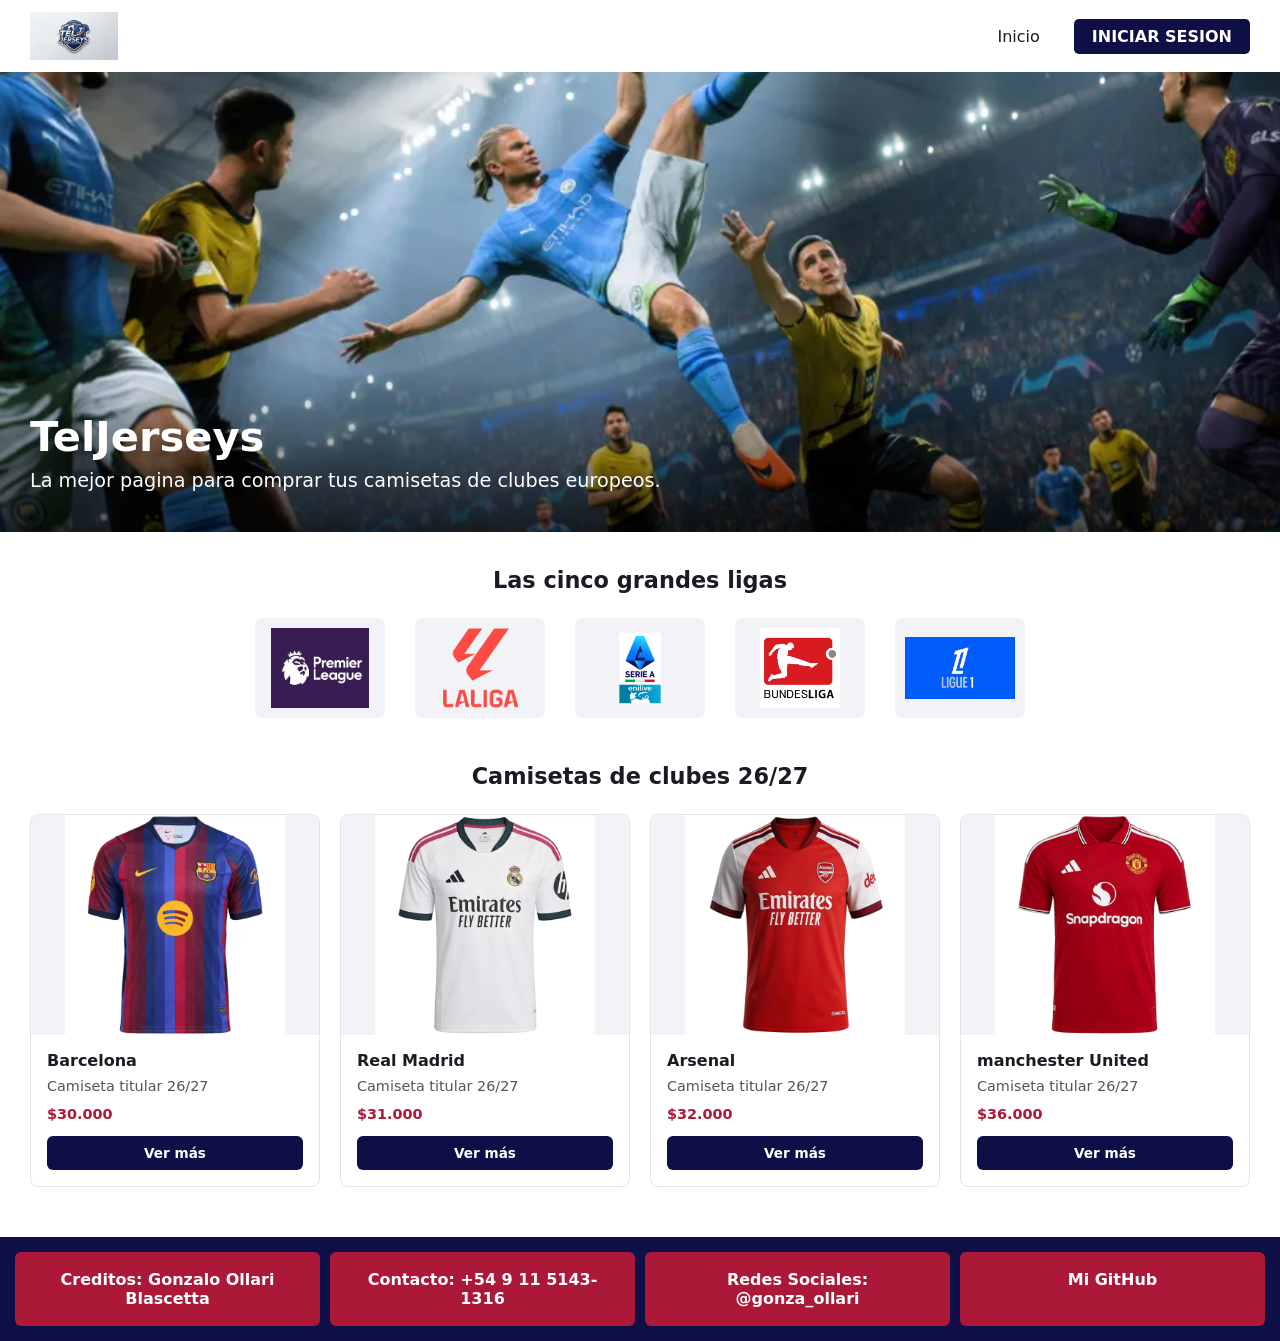
==== index.html @ 315ac80d "Subida de archivos prueba" ====
<!DOCTYPE html>
<html lang="es">
<head>
    <meta charset="UTF-8">
    <meta name="viewport" content="width=device-width, initial-scale=1.0">
    <link rel="stylesheet" href="styles.css">
    <title>TelJerseys</title>
</head>
<body>
    <nav class="navbar">
        <div class="logo">
            <img src="img/logo.png" alt="Logo">
        </div>
        <ul class="nav-links">
            <li><a href="index.html">Inicio</a></li>
            <li><a href="formulario.html" class="login">INICIAR SESION</a></li>
        </ul>
    </nav>

    <div id="banner">
        <img src="img/banner.png" alt="Banner">
        <div class="banner-texto">
            <h1>TelJerseys</h1>
            <h2>La mejor pagina para comprar tus camisetas de clubes europeos.</h2>
        </div>
    </div>

    <section>
        <h2>Las cinco grandes ligas</h2>
        <div class="ligas">
            <div class="liga"><img src="img/premier.png" alt="Premier League"></div>
            <div class="liga"><img src="img/laliga.png" alt="LaLiga"></div>
            <div class="liga"><img src="img/seriea.png" alt="Serie A"></div>
            <div class="liga"><img src="img/bundesliga.png" alt="Bundesliga"></div>
            <div class="liga"><img src="img/ligue1.png" alt="Ligue 1"></div>
        </div>
    </section>

    <section>
        <h2>Camisetas de clubes 26/27</h2>
        <div class="card-container">
            <div class="card">
    <div class="card-img"><img src="img/barcelona.png" alt="Barcelona"></div>
    <div class="card-body">
        <h3>Barcelona</h3>
        <p>Camiseta titular 26/27</p>
        <p class="precio">$30.000</p>
        <a href="barcelona.html" class="btn-ver-mas">Ver más</a>
    </div>
</div>
            <div class="card">
    <div class="card-img"><img src="img/realmadrid.png" alt="realmadrid"></div>
    <div class="card-body">
        <h3>Real Madrid</h3>
        <p>Camiseta titular 26/27</p>
        <p class="precio">$31.000</p>
        <a href="realmadrid.html" class="btn-ver-mas">Ver más</a>
    </div>
</div>
            <div class="card">
    <div class="card-img"><img src="img/arsenal.png" alt="arsenal"></div>
    <div class="card-body">
        <h3>Arsenal</h3>
        <p>Camiseta titular 26/27</p>
        <p class="precio">$32.000</p>
        <a href="arsenal.html" class="btn-ver-mas">Ver más</a>
    </div>
</div>
            <div class="card">
    <div class="card-img"><img src="img/manchesterunited.png" alt="manchesterunited"></div>
    <div class="card-body">
        <h3>manchester United</h3>
        <p>Camiseta titular 26/27</p>
        <p class="precio">$36.000</p>
        <a href="manchesterunited.html" class="btn-ver-mas">Ver más</a>
    </div>
</div>
        </div>
    </section>

    <div class="flex-container" id="flex-container">
        <div class="flex-item">Creditos: Gonzalo Ollari Blascetta</div>
        <div class="flex-item">Contacto: +54 9 11 5143-1316</div>
        <div class="flex-item">Redes Sociales: @gonza_ollari</div>
        <div class="flex-item"><a href="https://github.com/GonzaloOllari">Mi GitHub</a></div>
    </div>
</body>
</html>
---- styles.css ----
*{
    margin:0;
    padding:0;
    box-sizing:border-box;
}
 
:root{
    --azul:rgb(15,15,71);
    --rojo:#ac1838;
    --rojo-oscuro:#4b1420;
    --gris:#f2f3f6;
    --texto:#1b1b24;
}
 
body{
    background:#fff;
    color:var(--texto);
    font-family:'Lato',system-ui,-apple-system,'Segoe UI',Roboto,sans-serif;
}
 
a{
    color:inherit;
    text-decoration:none;
}
 
 
.navbar{
    display:flex;
    justify-content:space-between;
    align-items:center;
    background:#fff;
    padding:12px 30px;
}
.navbar .logo img{
    height:48px;
    width:auto;
    display:block;
}
.navbar .nav-links{
    display:flex;
    gap:32px;
    list-style:none;
    font-size:1rem;
}
.navbar .nav-links a{
    padding:6px 2px;
    transition:color .2s;
}
.navbar .nav-links a:hover{
    color:var(--rojo);
}
.navbar .nav-links .login{
    background:var(--azul);
    color:#fff;
    padding:8px 18px;
    border-radius:5px;
    font-weight:700;
}
.navbar .nav-links .login:hover{
    background:var(--rojo);
    color:#fff;
}
 
.card-body .btn-ver-mas{
    display:block;
    text-align:center;
    margin-top:12px;
    background:var(--azul);
    color:#fff;
    padding:9px 0;
    border-radius:6px;
    font-weight:700;
    font-size:.85rem;
    transition:background .2s;
}
.card-body .btn-ver-mas:hover{
    background:var(--rojo);
}
 
 
#banner{
    position:relative;
    min-height:460px;
    background:var(--azul);
    display:flex;
    align-items:flex-end;
    overflow:hidden;
}
#banner img{
    position:absolute;
    inset:0;
    width:100%;
    height:100%;
    object-fit:cover;
}
.banner-texto{
    position:relative;
    padding:40px 30px;
    color:#fff;
    background:linear-gradient(transparent,rgba(0,0,0,.7));
    width:100%;
}
.banner-texto h1{
    font-size:2.6rem;
}
.banner-texto h2{
    font-size:1.2rem;
    font-weight:400;
    margin-top:8px;
}
 
 
section{
    padding:35px 30px 10px;
}
section > h2{
    text-align:center;
    font-size:1.4rem;
    margin-bottom:25px;
}
 
 
.ligas{
    display:flex;
    justify-content:center;
    flex-wrap:wrap;
    gap:30px;
}
.liga{
    width:130px;
    height:100px;
    background:var(--gris);
    border-radius:8px;
    display:flex;
    align-items:center;
    justify-content:center;
    overflow:hidden;
    padding:10px;
}
.liga img{
    max-width:100%;
    max-height:100%;
    object-fit:contain;
}
 
 
.card-container{
    display:flex;
    gap:20px;
    flex-wrap:wrap;
}
.card{
    flex:1 1 220px;
    background:#fff;
    border:1px solid #e4e4ea;
    border-radius:8px;
    overflow:hidden;
    transition:box-shadow .2s;
}
.card:hover{
    box-shadow:0 6px 18px rgba(15,15,71,.2);
}
.card-img{
    background:var(--gris);
    height:220px;
}
.card-img img{
    width:100%;
    height:100%;
    object-fit:contain;
    display:block;
}
.card-body{
    padding:16px;
}
.card-body h3{
    font-size:1rem;
    margin-bottom:6px;
}
.card-body p{
    font-size:.9rem;
    color:#555;
    line-height:1.4;
}
.card-body .precio{
    margin-top:8px;
    font-weight:700;
    color:var(--rojo);
}
 
 
.flex-container{
    display:flex;
    flex-wrap:wrap;
    gap:10px;
    background:var(--azul);
    padding:15px;
    margin-top:40px;
}
.flex-item{
    flex:1 1 200px;
    background:var(--rojo);
    color:#fff;
    border-radius:6px;
    padding:18px;
    text-align:center;
    font-weight:700;
}
 
.producto-detalle{
    display:flex;
    flex-wrap:wrap;
    gap:40px;
    padding:40px 30px;
}
.producto-img{
    flex:1 1 350px;
    background:var(--gris);
    border-radius:10px;
    display:flex;
    align-items:center;
    justify-content:center;
    min-height:380px;
}
.producto-img img{
    max-width:85%;
    max-height:380px;
    object-fit:contain;
}
 
.producto-info{
    flex:1 1 350px;
}
.producto-info h1{
    font-size:1.6rem;
    color:var(--texto);
    margin-bottom:10px;
}
.producto-precio{
    font-size:1.6rem;
    font-weight:700;
    color:var(--rojo);
    margin-bottom:20px;
}
 
.especificaciones{
    background:var(--gris);
    border-radius:10px;
    padding:18px 20px;
    margin-bottom:24px;
}
.especificaciones h3{
    font-size:1rem;
    margin-bottom:10px;
    color:var(--azul);
}
.especificaciones ul{
    list-style:none;
}
.especificaciones li{
    font-size:.9rem;
    padding:6px 0;
    border-bottom:1px solid #e4e4ea;
}
.especificaciones li:last-child{
    border-bottom:none;
}
 
.btn-comprar{
    width:100%;
    background:var(--azul);
    color:#fff;
    border:none;
    padding:14px;
    border-radius:6px;
    font-weight:700;
    font-size:1rem;
    cursor:pointer;
    transition:background .2s;
}
.btn-comprar:hover{
    background:var(--rojo);
}
 
 
.pagina-form{
    background:linear-gradient(160deg,var(--azul),var(--rojo));
    min-height:100vh;
}
.pagina-form .navbar{
    background:#fff;
}
.form-wrap{
    display:flex;
    justify-content:center;
    padding:40px 15px;
}
 
.form-card{
    background:#fff;
    border-radius:16px;
    padding:32px 28px;
    width:100%;
    max-width:520px;
    box-shadow:0 15px 40px rgba(0,0,0,.3);
}
.form-card h1{
    text-align:center;
    color:var(--azul);
    font-size:1.7rem;
}
.form-card .sub{
    text-align:center;
    color:#667;
    font-size:.85rem;
    margin:4px 0 22px;
}
 
fieldset{
    border:1px solid #d9dbe6;
    border-radius:10px;
    padding:6px 18px 18px;
    margin-bottom:20px;
}
legend{
    padding:0 8px;
    color:var(--rojo);
    font-weight:700;
    font-size:.95rem;
}
 
.campo{
    margin-top:14px;
}
.campo label.etiqueta{
    display:block;
    font-size:.75rem;
    font-weight:700;
    margin-bottom:6px;
}
.req{
    color:var(--rojo);
}
 
input[type=text],input[type=email],input[type=tel],input[type=date],
input[type=password],select,textarea{
    width:100%;
    background:var(--gris);
    border:1px solid #d9dbe6;
    border-radius:6px;
    padding:11px 12px;
    font:inherit;
    font-size:.85rem;
}
textarea{
    min-height:90px;
    resize:vertical;
}
input:focus,select:focus,textarea:focus{
    outline:2px solid var(--azul);
    border-color:var(--azul);
}
 
.opciones{
    display:flex;
    flex-wrap:wrap;
    gap:8px;
}
.pill{
    display:flex;
    align-items:center;
    gap:6px;
    background:var(--gris);
    border:1px solid #d9dbe6;
    border-radius:20px;
    padding:6px 12px;
    font-size:.75rem;
    cursor:pointer;
}
.pill:has(input:checked){
    border-color:var(--azul);
    color:var(--azul);
    font-weight:700;
}
 
.terminos{
    display:flex;
    align-items:center;
    gap:8px;
    font-size:.75rem;
    margin-bottom:20px;
}
.terminos a{
    color:var(--azul);
    text-decoration:underline;
}
 
.botones{
    display:flex;
    gap:12px;
}
.botones button{
    flex:1;
    padding:12px;
    border-radius:6px;
    font:inherit;
    font-weight:700;
    cursor:pointer;
    transition:background .2s;
}
.btn-enviar{
    background:var(--azul);
    color:#fff;
    border:none;
}
.btn-enviar:hover{
    background:var(--rojo);
}
.btn-limpiar{
    background:#fff;
    color:var(--azul);
    border:1px solid #c5c8da;
}
.btn-limpiar:hover{
    background:var(--gris);
}
 
#mensaje{
    margin-top:14px;
    text-align:center;
    font-size:.85rem;
    font-weight:700;
}
 
@media (max-width:600px){
    .navbar{
        padding:10px 15px;
    }
    .navbar .nav-links{
        gap:14px;
        font-size:.9rem;
    }
    .banner-texto h1{
        font-size:1.8rem;
    }
}
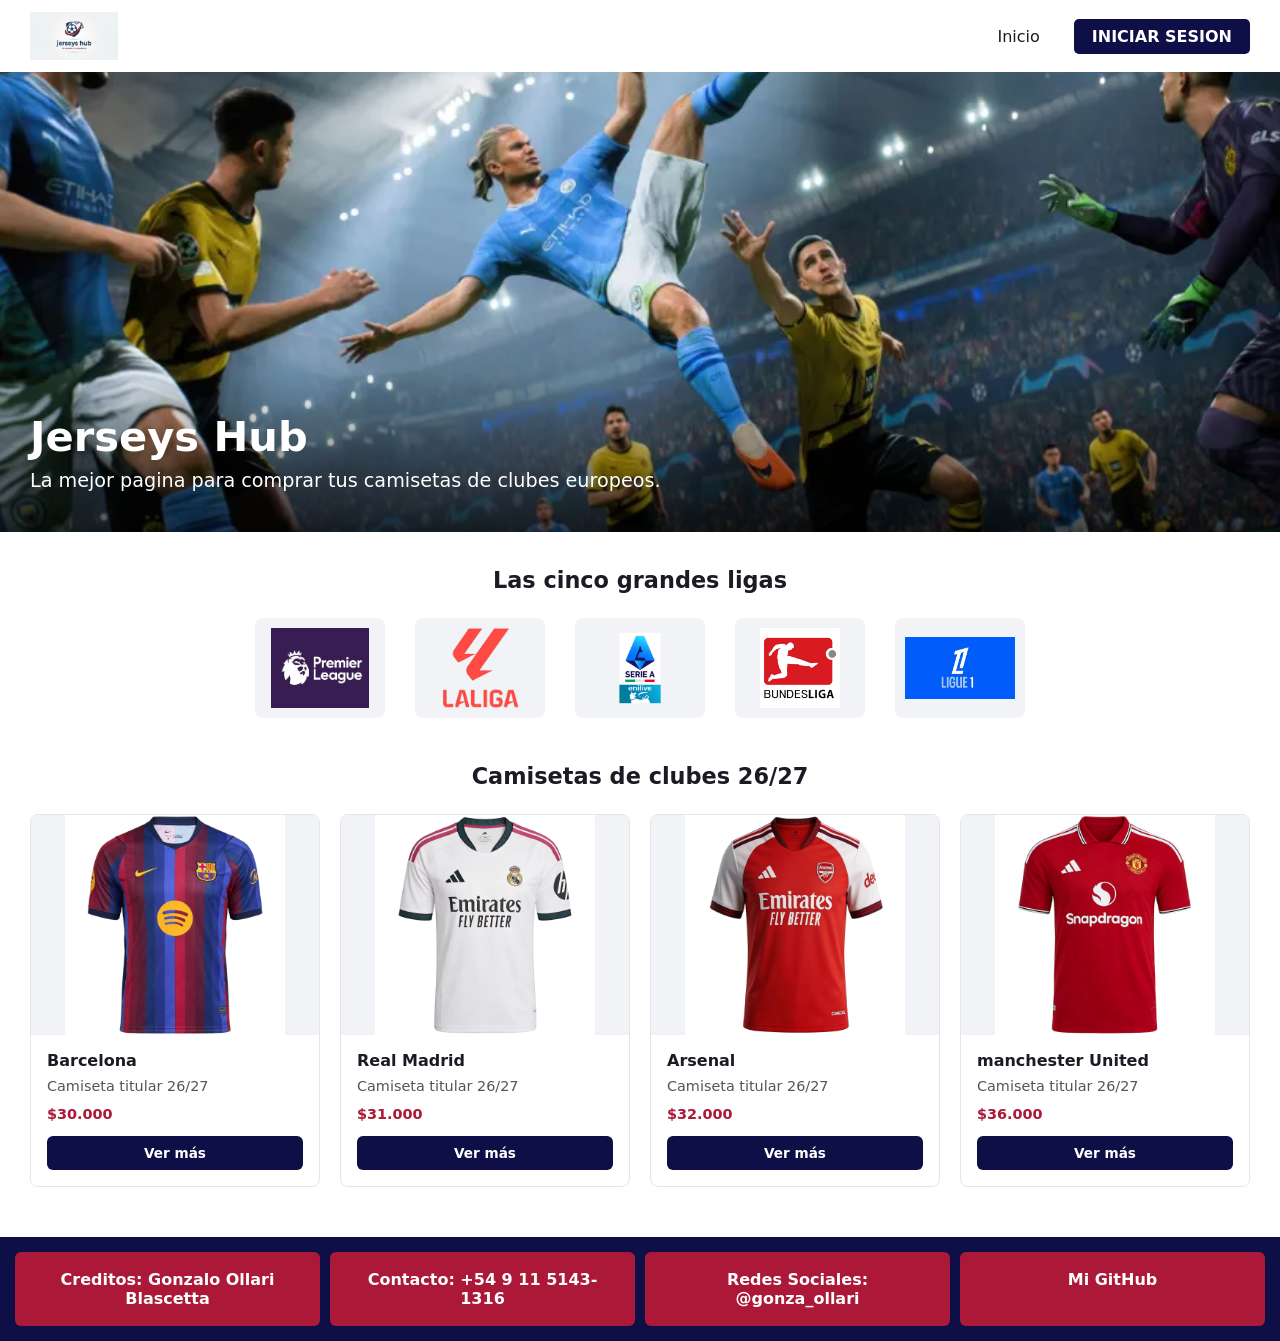
==== commit 4e031dfe: "Cambios en el nombre de la pagina y detalles" ====
--- a/index.html
+++ b/index.html
@@ -4,7 +4,7 @@
     <meta charset="UTF-8">
     <meta name="viewport" content="width=device-width, initial-scale=1.0">
     <link rel="stylesheet" href="styles.css">
-    <title>TelJerseys</title>
+    <title>Jerseys Hub</title>
 </head>
 <body>
     <nav class="navbar">
@@ -20,7 +20,7 @@
     <div id="banner">
         <img src="img/banner.png" alt="Banner">
         <div class="banner-texto">
-            <h1>TelJerseys</h1>
+            <h1>Jerseys Hub</h1>
             <h2>La mejor pagina para comprar tus camisetas de clubes europeos.</h2>
         </div>
     </div>
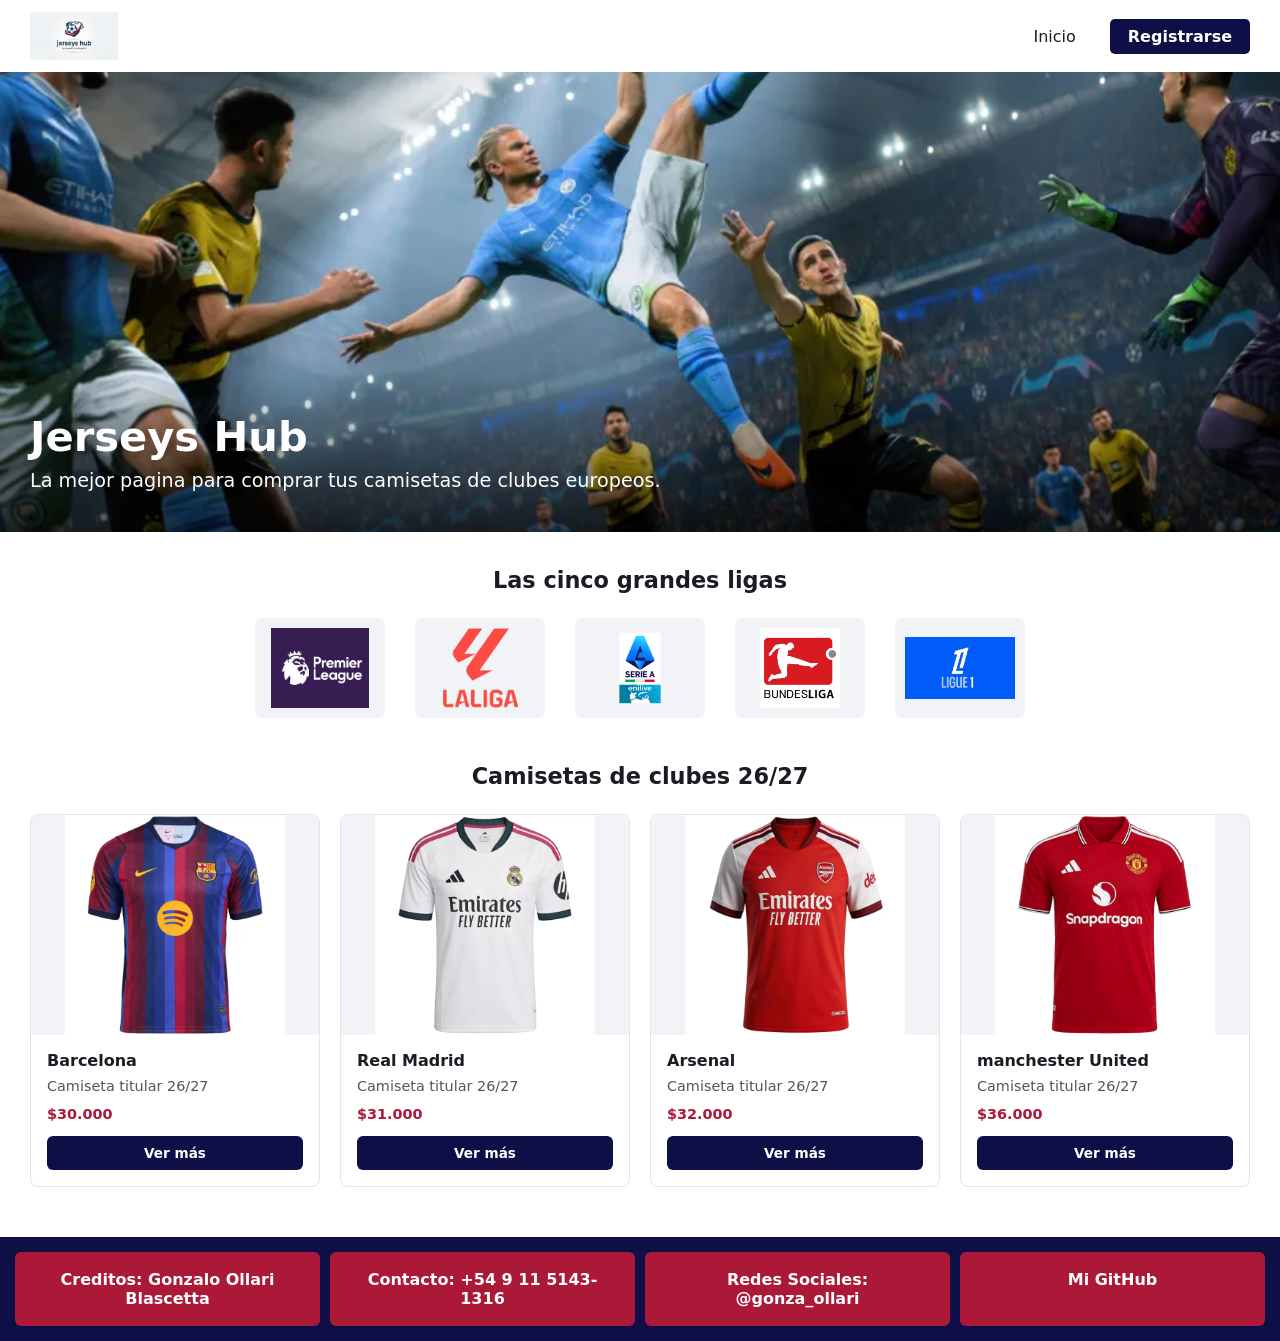
==== commit 5b6a423b: "Cambios en el boton del navbar" ====
--- a/index.html
+++ b/index.html
@@ -13,7 +13,7 @@
         </div>
         <ul class="nav-links">
             <li><a href="index.html">Inicio</a></li>
-            <li><a href="formulario.html" class="login">INICIAR SESION</a></li>
+            <li><a href="formulario.html" class="login">Registrarse</a></li>
         </ul>
     </nav>
 
